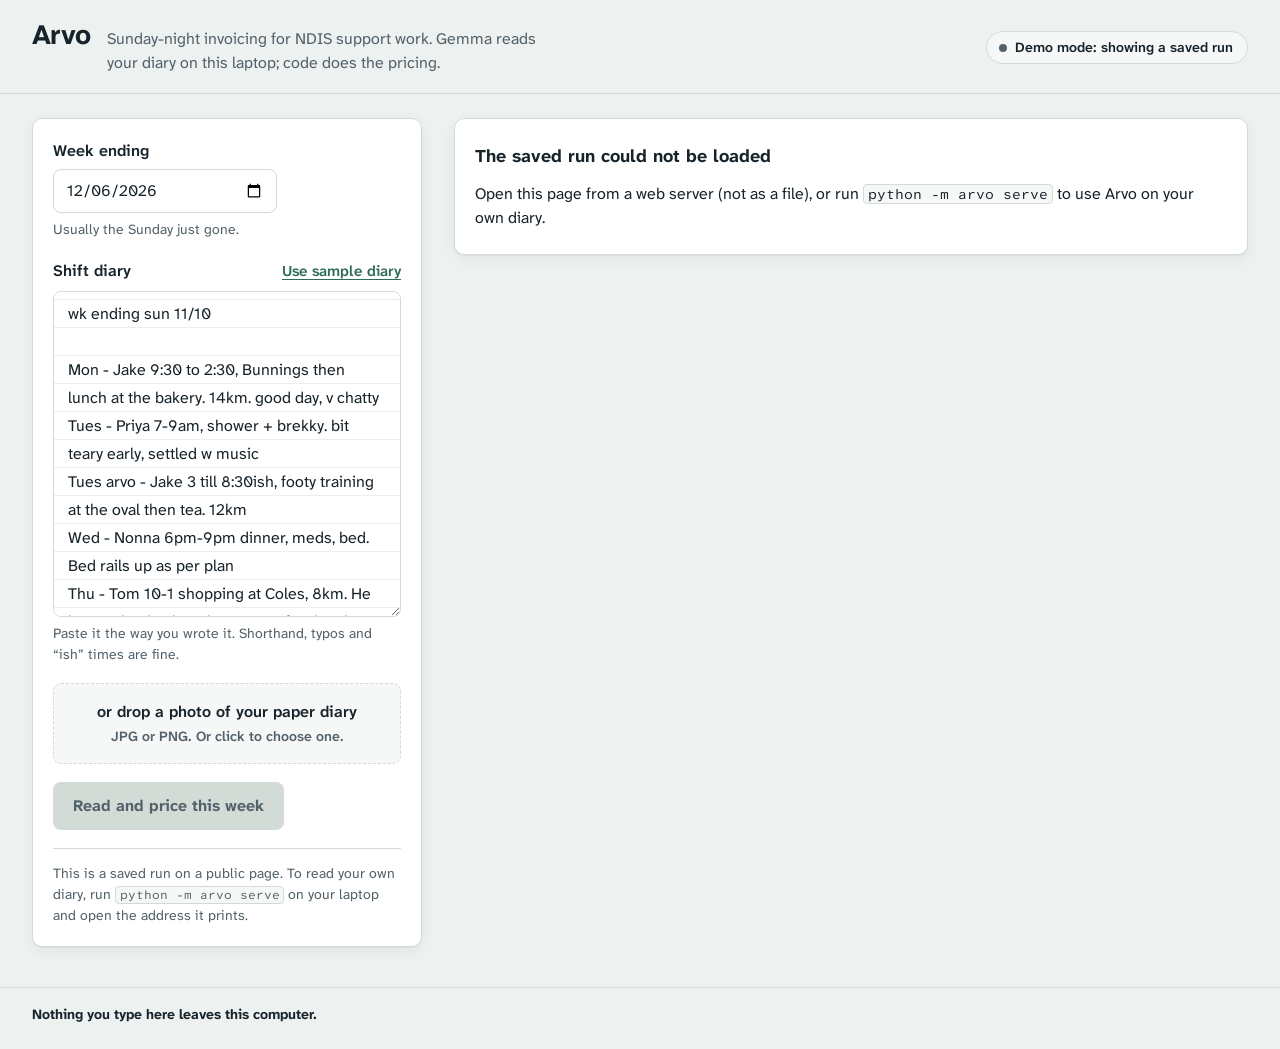
==== web/index.html @ 75bc1251 "LLM layer (extract, RP screen, pipeline, CLI) and local web UI + server" ====
<!doctype html>
<html lang="en-AU">
<head>
<meta charset="utf-8">
<meta name="viewport" content="width=device-width, initial-scale=1">
<meta name="color-scheme" content="light dark">
<meta name="description" content="Arvo turns an NDIS support worker's weekly shift diary into invoices, on the worker's own laptop.">
<title>Arvo: shift diary to NDIS invoices</title>
<script>
  // Hosted demo only: load the typeface from Google Fonts. The local app
  // (127.0.0.1) makes no requests beyond its own API and uses system fonts.
  (function () {
    if (/^(127\.0\.0\.1|localhost|\[::1\]|)$/.test(location.hostname)) return;
    var l = document.createElement('link');
    l.rel = 'stylesheet';
    l.href = 'https://fonts.googleapis.com/css2?family=Atkinson+Hyperlegible+Mono:wght@400;600&family=Atkinson+Hyperlegible+Next:wght@400;600;700&display=swap';
    document.head.appendChild(l);
  })();
</script>
<style>
:root {
  --bg: #EDF1EF;
  --surface: #FFFFFF;
  --surface-2: #F6F8F7;
  --ink: #17232A;
  --muted: #53616A;
  --line: #D3DBD7;
  --rule: rgba(47, 107, 90, 0.11);
  --accent: #2F6B5A;
  --accent-hover: #255647;
  --accent-ink: #FFFFFF;
  --accent-soft: #E1EEE8;
  --focus: #2457C5;
  --flag: #A3201B;
  --flag-bg: #FCEEEC;
  --flag-line: #EFC3BE;
  --hl: rgba(255, 99, 77, 0.30);
  --warn: #774800;
  --warn-bg: #FFF3D9;
  --warn-line: #EBCF93;
  --ok: #2C7A4E;
  --shadow: 0 1px 2px rgba(23, 35, 42, 0.06), 0 4px 16px rgba(23, 35, 42, 0.05);
  --font: "Atkinson Hyperlegible Next", -apple-system, BlinkMacSystemFont, "Segoe UI", Roboto, "Noto Sans", Ubuntu, Cantarell, "Helvetica Neue", Arial, sans-serif;
  --mono: "Atkinson Hyperlegible Mono", ui-monospace, "SFMono-Regular", Menlo, Consolas, "Liberation Mono", monospace;
  --radius: 10px;
}
@media (prefers-color-scheme: dark) {
  :root {
    --bg: #0F1417;
    --surface: #161D21;
    --surface-2: #1B2328;
    --ink: #E2E8E5;
    --muted: #9AA7A2;
    --line: #2B363C;
    --rule: rgba(134, 201, 177, 0.10);
    --accent: #86C9B1;
    --accent-hover: #A2D8C4;
    --accent-ink: #0B1A15;
    --accent-soft: #1C2D27;
    --focus: #8AB4FF;
    --flag: #FFA49A;
    --flag-bg: #251513;
    --flag-line: #5A2A25;
    --hl: rgba(255, 112, 92, 0.38);
    --warn: #F1C46B;
    --warn-bg: #251E10;
    --warn-line: #5C4620;
    --ok: #7FD1A0;
    --shadow: 0 1px 2px rgba(0, 0, 0, 0.3);
  }
}

*, *::before, *::after { box-sizing: border-box; }
[hidden] { display: none !important; }
html { -webkit-text-size-adjust: 100%; }
body {
  margin: 0;
  background: var(--bg);
  color: var(--ink);
  font: 400 1rem/1.5 var(--font);
  min-height: 100vh;
  display: flex;
  flex-direction: column;
}
h1, h2, h3, h4, p { margin: 0; }
button, input, textarea, select { font: inherit; color: inherit; }
:focus-visible { outline: 3px solid var(--focus); outline-offset: 2px; border-radius: 4px; }
.sr-only {
  position: absolute !important; width: 1px; height: 1px; padding: 0; margin: -1px;
  overflow: hidden; clip-path: inset(50%); white-space: nowrap; border: 0;
}
.mono { font-family: var(--mono); font-size: 0.9375em; }
.num { text-align: right; font-variant-numeric: tabular-nums; white-space: nowrap; }
.muted { color: var(--muted); }
.skip {
  position: absolute; left: 1rem; top: -3rem; z-index: 10;
  background: var(--surface); color: var(--ink); padding: 0.5rem 0.75rem; border-radius: 6px;
}
.skip:focus { top: 0.75rem; }

/* ---------- header */
.top {
  display: flex; flex-wrap: wrap; align-items: center; justify-content: space-between;
  gap: 0.75rem 1.5rem;
  max-width: 1280px; width: 100%; margin: 0 auto;
  padding: 1.25rem 2rem 1.125rem;
  border-bottom: 1px solid var(--line);
}
.brand { display: flex; flex-wrap: wrap; align-items: baseline; gap: 0.25rem 1rem; min-width: 0; }
.brand h1 { font-size: 1.75rem; font-weight: 700; letter-spacing: -0.02em; line-height: 1.1; }
.purpose { color: var(--muted); max-width: 46ch; }
.pill {
  display: inline-flex; align-items: center; gap: 0.5rem;
  padding: 0.3125rem 0.875rem 0.3125rem 0.75rem;
  border-radius: 999px; border: 1px solid var(--line); background: var(--surface);
  font-size: 0.875rem; font-weight: 600;
}
.pill .dot { width: 0.5rem; height: 0.5rem; border-radius: 50%; background: var(--muted); flex: none; }
.pill[data-state="ok"] .dot { background: var(--ok); }
.pill[data-state="warn"] { border-color: var(--warn-line); background: var(--warn-bg); color: var(--warn); }
.pill[data-state="warn"] .dot { background: var(--warn); }
.pill[data-state="demo"] { background: var(--surface-2); }
.pill[data-state="checking"] .dot { animation: pulse 1.2s ease-in-out infinite; }
@keyframes pulse { 50% { opacity: 0.25; } }

/* ---------- layout */
.desk {
  flex: 1;
  display: grid;
  grid-template-columns: minmax(300px, 390px) minmax(0, 1fr);
  gap: 2rem;
  align-items: start;
  max-width: 1280px; width: 100%; margin: 0 auto;
  padding: 1.5rem 2rem 2.5rem;
}
.input-panel { position: sticky; top: 1rem; }
.results { container: results / inline-size; min-width: 0; display: grid; gap: 1.25rem; }
.results:focus { outline: none; }
.results:focus-visible { outline: 3px solid var(--focus); outline-offset: 6px; }

/* ---------- form */
.card {
  background: var(--surface); border: 1px solid var(--line); border-radius: var(--radius);
  box-shadow: var(--shadow);
}
.input-card { padding: 1.25rem; display: grid; gap: 1.125rem; }
.field { display: grid; gap: 0.375rem; }
.field > label, .label-row label { font-weight: 600; }
.label-row { display: flex; align-items: baseline; justify-content: space-between; gap: 1rem; }
.hint { color: var(--muted); font-size: 0.875rem; }
input[type="date"] {
  width: 100%; max-width: 14rem;
  padding: 0.5rem 0.75rem; border: 1px solid var(--line); border-radius: 8px;
  background: var(--surface);
}
textarea {
  --lh: 1.75rem;
  width: 100%;
  min-height: calc(var(--lh) * 11 + 1rem);
  resize: vertical;
  padding: 0.5rem 0.875rem;
  border: 1px solid var(--line); border-radius: 8px;
  line-height: var(--lh);
  background-color: var(--surface);
  background-image: linear-gradient(to bottom, transparent calc(var(--lh) - 1px), var(--rule) calc(var(--lh) - 1px));
  background-size: 100% var(--lh);
  background-position: 0 0.5rem;
  background-attachment: local;
}
textarea::placeholder { color: var(--muted); opacity: 0.8; }
input[type="date"]:focus-visible, textarea:focus-visible { border-color: var(--focus); outline-offset: 0; }
.link-btn {
  background: none; border: 0; padding: 0.125rem 0; cursor: pointer;
  color: var(--accent); font-weight: 600; font-size: 0.9375rem;
  text-decoration: underline; text-underline-offset: 3px; text-decoration-thickness: 1px;
}
.link-btn:hover { text-decoration-thickness: 2px; }
.drop {
  display: grid; gap: 0.125rem; justify-items: center; text-align: center;
  padding: 1rem; border: 1.5px dashed var(--line); border-radius: 8px;
  background: var(--surface-2); cursor: pointer;
  transition: border-color 0.15s, background-color 0.15s;
}
.drop:hover, .drop.is-over { border-color: var(--accent); background: var(--accent-soft); }
.drop:focus-within { outline: 3px solid var(--focus); outline-offset: 2px; }
.drop-title { font-weight: 600; }
.drop-sub { color: var(--muted); font-size: 0.875rem; }
.photo-chosen {
  display: flex; align-items: center; gap: 0.875rem;
  padding: 0.625rem; border: 1px solid var(--line); border-radius: 8px; background: var(--surface-2);
}
.photo-chosen img { width: 56px; height: 56px; object-fit: cover; border-radius: 6px; flex: none; background: var(--line); }
.photo-chosen p { font-size: 0.875rem; overflow-wrap: anywhere; }
.run-row { display: flex; align-items: center; gap: 0.875rem; flex-wrap: wrap; }
.btn-primary {
  appearance: none; border: 0; cursor: pointer;
  background: var(--accent); color: var(--accent-ink);
  padding: 0.75rem 1.25rem; border-radius: 8px; font-weight: 700;
  min-height: 2.75rem;
}
.btn-primary:hover { background: var(--accent-hover); }
.btn-primary[aria-disabled="true"] { background: var(--line); color: var(--muted); cursor: not-allowed; }
.btn-primary[aria-busy="true"] { cursor: progress; }
.elapsed { font-family: var(--mono); color: var(--muted); font-variant-numeric: tabular-nums; }
.run-status { font-size: 0.875rem; color: var(--muted); min-height: 1.3em; }
.run-status:empty { display: none; }
.run-error {
  font-size: 0.9375rem; color: var(--flag); background: var(--flag-bg);
  border: 1px solid var(--flag-line); border-radius: 8px; padding: 0.625rem 0.75rem;
}
.note-box {
  font-size: 0.875rem; color: var(--muted);
  border-top: 1px solid var(--line); padding-top: 0.875rem;
}
.note-box.is-nudged { color: var(--ink); }
.note-box code, .run-status code, .empty code {
  font-family: var(--mono); font-size: 0.875em;
  background: var(--surface-2); border: 1px solid var(--line); border-radius: 4px; padding: 0 0.3em;
}

/* ---------- results shared */
.panel { padding: 1.25rem; }
.sec-head { display: grid; gap: 0.25rem; margin-bottom: 0.875rem; }
.sec-head h3 { font-size: 1.125rem; font-weight: 700; }
.sec-head p { color: var(--muted); font-size: 0.9375rem; }
.empty { padding: 1.5rem 1.25rem; display: grid; gap: 0.75rem; }
.empty h3 { font-size: 1.125rem; }
.empty ul { margin: 0; padding-left: 1.25rem; display: grid; gap: 0.375rem; color: var(--muted); }

.summary { padding: 1rem 1.25rem; display: grid; gap: 0.625rem; }
.summary-week { font-weight: 700; }
.summary-stats { list-style: none; margin: 0; padding: 0; display: flex; flex-wrap: wrap; gap: 0.375rem 1.5rem; }
.summary-stats li { display: flex; align-items: baseline; gap: 0.375rem; color: var(--muted); }
.summary-stats strong { color: var(--ink); font-size: 1.125rem; font-variant-numeric: tabular-nums; }
.summary-stats .is-flag strong { color: var(--flag); }
.placeholder-note {
  font-size: 0.875rem; color: var(--warn); background: var(--warn-bg);
  border: 1px solid var(--warn-line); border-radius: 6px; padding: 0.375rem 0.625rem;
}

/* ---------- flags (the red panel) */
.flags {
  background: var(--flag-bg); border: 1px solid var(--flag-line); border-left: 5px solid var(--flag);
  border-radius: var(--radius); padding: 1.25rem;
}
.flags .sec-head h3 { color: var(--flag); font-size: 1.25rem; }
.flags .sec-head p { color: var(--ink); }
.flag-list { list-style: none; margin: 0; padding: 0; display: grid; gap: 0.875rem; }
.flag {
  background: var(--surface); border: 1px solid var(--flag-line); border-radius: 8px;
  padding: 1rem 1.125rem; display: grid; gap: 0.625rem;
}
.flag[data-authorised="true"] { border-color: var(--line); }
.flag-top { display: flex; flex-wrap: wrap; align-items: center; justify-content: space-between; gap: 0.5rem 1rem; }
.flag-type { font-weight: 700; font-size: 1.0625rem; }
.chip {
  font-size: 0.8125rem; font-weight: 600; padding: 0.125rem 0.625rem; border-radius: 999px;
  border: 1px solid var(--line); color: var(--muted); white-space: nowrap;
}
.chip.is-no { border-color: var(--flag-line); color: var(--flag); background: var(--flag-bg); }
.flag-who { color: var(--muted); }
.flag-who strong { color: var(--ink); }
.flag-note {
  margin: 0; padding: 0.625rem 0.875rem;
  border-left: 3px solid var(--line); background: var(--surface-2); border-radius: 0 6px 6px 0;
  font-size: 1rem; line-height: 1.7; overflow-wrap: anywhere;
}
mark.evidence {
  color: inherit;
  background: linear-gradient(100deg, transparent 0.4em, var(--hl) 0.55em, var(--hl) calc(100% - 0.4em), transparent calc(100% - 0.2em)),
              linear-gradient(to bottom, transparent 62%, var(--hl) 62%);
  padding: 0.1em 0.25em; margin: 0 -0.1em;
  border-radius: 0.6em 0.2em 0.5em 0.25em;
  -webkit-box-decoration-break: clone; box-decoration-break: clone;
  font-weight: 600;
}
.flag-why { font-size: 0.9375rem; }
.flag-plan { font-size: 0.875rem; color: var(--muted); }
.flag-facts { margin: 0; display: flex; flex-wrap: wrap; gap: 0.5rem 1.75rem; font-size: 0.9375rem; }
.flag-facts div { display: grid; }
.flag-facts dt { font-size: 0.8125rem; color: var(--muted); }
.flag-facts dd { margin: 0; font-weight: 600; }
.flag-facts .is-deadline dd { color: var(--flag); }
.flag-foot {
  margin-top: 1rem; padding-top: 0.875rem; border-top: 1px solid var(--flag-line);
  font-size: 0.9375rem; font-weight: 600;
}
.flags-none { padding: 1rem 1.25rem; display: grid; gap: 0.25rem; }
.flags-none h3 { font-size: 1rem; }
.flags-none p { color: var(--muted); font-size: 0.9375rem; }

/* ---------- tables */
.table-wrap { overflow-x: auto; }
.tbl { width: 100%; border-collapse: collapse; font-size: 0.9375rem; }
.tbl th {
  text-align: left; font-size: 0.75rem; letter-spacing: 0.05em; text-transform: uppercase;
  color: var(--muted); font-weight: 600; padding: 0.5rem 0.625rem; border-bottom: 1px solid var(--line);
  white-space: nowrap;
}
.tbl th.num { text-align: right; }
.tbl td { padding: 0.625rem; border-bottom: 1px solid var(--line); vertical-align: top; }
.tbl tbody tr:last-child td { border-bottom: 0; }
.tbl tr.has-warn td:first-child { box-shadow: inset 3px 0 0 var(--warn); }
.who-unmatched { color: var(--warn); font-weight: 600; }
.c-date, .c-time { white-space: nowrap; }
.note-text { overflow-wrap: anywhere; }
.src { font-size: 0.8125rem; color: var(--muted); margin-top: 0.25rem; overflow-wrap: anywhere; }
.warn-inline {
  display: inline-block; margin-top: 0.375rem; font-size: 0.875rem;
  color: var(--warn); background: var(--warn-bg); border: 1px solid var(--warn-line);
  border-radius: 6px; padding: 0.0625rem 0.5rem;
}
.warn-inline b, .warn-list b { font-weight: 700; }
.warn-list {
  list-style: none; margin: 0 0 0.875rem; padding: 0.625rem 0.875rem; display: grid; gap: 0.25rem;
  color: var(--warn); background: var(--warn-bg); border: 1px solid var(--warn-line); border-radius: 8px;
  font-size: 0.9375rem;
}

/* ---------- invoices */
.inv-list { display: grid; gap: 1rem; }
.inv { border: 1px solid var(--line); border-radius: 8px; overflow: hidden; }
.inv-head {
  display: flex; flex-wrap: wrap; align-items: center; justify-content: space-between; gap: 0.75rem 1rem;
  padding: 0.75rem 0.875rem; background: var(--surface-2); border-bottom: 1px solid var(--line);
}
.inv-head h4 { font-size: 1.0625rem; }
.inv-meta { font-size: 0.875rem; color: var(--muted); }
.btn-secondary {
  appearance: none; cursor: pointer; font-weight: 600; font-size: 0.9375rem;
  background: var(--surface); color: var(--accent); border: 1.5px solid var(--accent);
  border-radius: 8px; padding: 0.4375rem 0.875rem; min-height: 2.5rem;
}
.btn-secondary:hover { background: var(--accent-soft); }
.inv .tbl td, .inv .tbl th { padding-left: 0.875rem; padding-right: 0.875rem; }
.item-no { display: block; font-family: var(--mono); font-size: 0.875rem; white-space: nowrap; }
.item-name { display: block; font-size: 0.8125rem; color: var(--muted); }
.why {
  appearance: none; background: none; cursor: pointer; white-space: nowrap;
  border: 1px solid var(--line); border-radius: 6px; padding: 0.125rem 0.5rem;
  font-size: 0.8125rem; color: var(--muted);
}
.why[aria-expanded="true"] { color: var(--ink); border-color: var(--muted); }
.rule-row td { background: var(--surface-2); font-size: 0.875rem; padding-top: 0.5rem; padding-bottom: 0.5rem; }
.rule-label { font-weight: 600; }
.inv tfoot th, .inv tfoot td { border-top: 1px solid var(--line); border-bottom: 0; padding-top: 0.625rem; padding-bottom: 0.625rem; }
.inv tfoot th { text-transform: none; letter-spacing: 0; font-size: 0.9375rem; color: var(--ink); text-align: right; }
.inv tfoot td { font-weight: 700; }
.grand {
  display: flex; justify-content: space-between; align-items: baseline; gap: 1rem;
  margin-top: 1rem; padding-top: 0.875rem; border-top: 2px solid var(--ink);
}
.grand strong { font-size: 1.25rem; }

/* tables become label/value stacks when the results column is narrow */
@container results (max-width: 620px) {
  .stack thead { position: absolute; width: 1px; height: 1px; overflow: hidden; clip-path: inset(50%); }
  .stack, .stack tbody, .stack tfoot, .stack tr, .stack td, .stack tfoot th { display: block; width: auto; }
  .stack tbody tr { padding: 0.625rem 0; border-bottom: 1px solid var(--line); }
  .stack tbody tr:last-child { border-bottom: 0; }
  .stack td { border: 0; padding: 0.1875rem 0; display: flex; justify-content: space-between; gap: 1rem; text-align: right; }
  .stack td::before { content: attr(data-label); color: var(--muted); font-size: 0.8125rem; text-align: left; flex: none; }
  .stack td.wide { display: block; text-align: left; }
  .stack td.wide::before { display: block; }
  .stack td.why-cell { justify-content: flex-end; }
  .stack td.why-cell::before { content: none; }
  .stack tr.has-warn { box-shadow: inset 3px 0 0 var(--warn); padding-left: 0.75rem; }
  .stack tr.has-warn td:first-child { box-shadow: none; }
  .stack tr.rule-row { padding: 0; }
  .stack tr.rule-row td { display: block; text-align: left; padding: 0.5rem 0.625rem; border-radius: 6px; }
  .stack tr.rule-row td::before { content: none; }
  .stack tfoot tr { display: flex; justify-content: space-between; border-top: 1px solid var(--line); }
  .stack tfoot th, .stack tfoot td { border: 0; }
  .inv .stack td, .inv .stack th { padding-left: 0.875rem; padding-right: 0.875rem; }
  .shifts-tbl.stack tbody tr { display: flex; flex-wrap: wrap; align-items: baseline; gap: 0.125rem 0.625rem; }
  .shifts-tbl.stack td { display: block; padding: 0; text-align: left; }
  .shifts-tbl.stack td::before { content: none; }
  .shifts-tbl.stack td.c-date { font-weight: 700; }
  .shifts-tbl.stack td.c-km::after { content: " km"; }
  .shifts-tbl.stack td.no-km { display: none; }
  .shifts-tbl.stack td.wide { flex-basis: 100%; margin-top: 0.25rem; }
  .inv-tbl.stack tbody tr:not(.rule-row) {
    display: grid; grid-template-columns: auto 1fr auto; gap: 0.25rem 0.625rem; align-items: baseline;
    grid-template-areas: "date time total" "item item item" "qty rate why"; padding: 0.75rem 0.875rem;
  }
  .inv .inv-tbl.stack tbody tr:not(.rule-row) td { display: block; padding: 0; text-align: left; }
  .inv-tbl.stack td::before { content: none; }
  .inv-tbl.stack td.c-date { grid-area: date; font-weight: 700; }
  .inv-tbl.stack td.c-time { grid-area: time; }
  .inv .inv-tbl.stack tbody td.c-total { grid-area: total; text-align: right; font-weight: 700; }
  .inv-tbl.stack td.wide { grid-area: item; }
  .inv-tbl.stack td.c-qty { grid-area: qty; }
  .inv-tbl.stack td.c-rate { grid-area: rate; color: var(--muted); }
  .inv-tbl.stack td.c-rate::before { content: "× "; }
  .inv-tbl.stack td.why-cell { grid-area: why; }
  .stack tfoot td.why-cell { display: none; }
}

/* ---------- footer */
.foot {
  border-top: 1px solid var(--line);
  max-width: 1280px; width: 100%; margin: 0 auto; padding: 1rem 2rem 1.5rem;
  display: flex; flex-wrap: wrap; gap: 0.25rem 1.5rem; justify-content: space-between;
  font-size: 0.875rem; color: var(--muted);
}
.foot strong { color: var(--ink); }
.run-meta { font-family: var(--mono); font-size: 0.8125rem; }

/* ---------- narrow screens */
@media (max-width: 900px) {
  .desk { grid-template-columns: minmax(0, 1fr); gap: 1.25rem; }
  .input-panel { position: static; }
}
@media (max-width: 560px) {
  .top { padding: 1rem 1rem 0.875rem; }
  .desk { padding: 1rem 1rem 2rem; }
  .foot { padding: 1rem; }
  .input-card, .panel, .flags { padding: 1rem; }
  .flag { padding: 0.875rem; }
  .btn-primary { width: 100%; }
  .run-row { gap: 0.5rem; }
}
@media (prefers-reduced-motion: reduce) {
  *, *::before, *::after { animation: none !important; transition: none !important; }
}
@media print {
  .input-panel, .skip, .pill, .inv-head button, .why { display: none !important; }
  .desk { display: block; }
  body { background: #fff; }
}
</style>
</head>
<body>
<a class="skip" href="#results">Skip to results</a>

<header class="top">
  <div class="brand">
    <h1>Arvo</h1>
    <p class="purpose">Sunday-night invoicing for NDIS support work. Gemma reads your diary on this laptop; code does the pricing.</p>
  </div>
  <p class="pill" id="status" data-state="checking" role="status">
    <span class="dot" aria-hidden="true"></span><span id="status-text">Looking for the local app…</span>
  </p>
</header>

<main class="desk">
  <section class="input-panel" aria-labelledby="input-h">
    <h2 id="input-h" class="sr-only">Your week</h2>
    <form id="run-form" class="card input-card" novalidate>
      <div class="field">
        <label for="week-ending">Week ending</label>
        <input type="date" id="week-ending" name="week_ending" required aria-describedby="week-hint">
        <p class="hint" id="week-hint">Usually the Sunday just gone.</p>
      </div>

      <div class="field">
        <div class="label-row">
          <label for="diary">Shift diary</label>
          <button type="button" class="link-btn" id="sample-btn">Use sample diary</button>
        </div>
        <textarea id="diary" name="diary_text" rows="11" spellcheck="false" aria-describedby="diary-hint"
          placeholder="Tues - Jake 3 till 8:30ish, Bunnings + footy, 12km"></textarea>
        <p class="hint" id="diary-hint">Paste it the way you wrote it. Shorthand, typos and “ish” times are fine.</p>
      </div>

      <div class="field">
        <label class="drop" id="drop" for="photo">
          <input type="file" id="photo" class="sr-only" accept="image/png,image/jpeg,image/webp,image/gif">
          <span class="drop-title">or drop a photo of your paper diary</span>
          <span class="drop-sub">JPG or PNG. Or click to choose one.</span>
        </label>
        <div class="photo-chosen" id="photo-chosen" hidden>
          <img id="photo-thumb" alt="">
          <div>
            <p id="photo-name"></p>
            <button type="button" class="link-btn" id="photo-remove">Remove photo</button>
          </div>
        </div>
      </div>

      <div class="run-row">
        <button type="submit" class="btn-primary" id="run-btn">Read and price this week</button>
        <span class="elapsed" id="elapsed" aria-hidden="true"></span>
      </div>
      <p class="run-status" id="run-status" role="status" aria-live="polite"></p>
      <p class="run-error" id="run-error" role="alert" hidden></p>
      <p class="note-box" id="setup-note" hidden></p>
    </form>
  </section>

  <section class="results" id="results" aria-labelledby="results-h" tabindex="-1">
    <h2 id="results-h" class="sr-only">Results</h2>

    <div class="card empty" id="empty">
      <h3>Nothing to check yet</h3>
      <p>Paste this week’s diary or add a photo, then press <strong>Read and price this week</strong>. You’ll get:</p>
      <ul>
        <li>notes to check before you invoice, with the exact sentence highlighted</li>
        <li>every shift as Gemma read it, so a wrong time is easy to spot</li>
        <li>invoice lines priced by code, ready to print per participant</li>
      </ul>
    </div>

    <div class="card summary" id="summary" hidden></div>
    <section id="flags" aria-labelledby="flags-h" hidden></section>
    <section class="card panel" id="shifts" aria-labelledby="shifts-h" hidden></section>
    <section class="card panel" id="invoices" aria-labelledby="invoices-h" hidden></section>
  </section>
</main>

<footer class="foot">
  <p><strong>Nothing you type here leaves this computer.</strong></p>
  <p class="run-meta" id="run-meta"></p>
</footer>

<noscript><p style="padding:1rem">Arvo needs JavaScript turned on. It runs only on this computer.</p></noscript>

<script>
(() => {
'use strict';

// ------------------------------------------------------------------ constants
const SAMPLE_WEEK = '2026-10-11';
const SAMPLE_DIARY = `wk ending sun 11/10

Mon - Jake 9:30 to 2:30, Bunnings then lunch at the bakery. 14km. good day, v chatty
Tues - Priya 7-9am, shower + brekky. bit teary early, settled w music
Tues arvo - Jake 3 till 8:30ish, footy training at the oval then tea. 12km
Wed - Nonna 6pm-9pm dinner, meds, bed. Bed rails up as per plan
Thu - Tom 10-1 shopping at Coles, 8km. He kept going back to the pantry after lunch. I locked the pantry so he'd stop snacking. Upset for 10 min then fine
Fri - nil (sick)
Sat - Jake 10 - 4 Melb Museum, train in so no km
Sun - Pri 8-11 brekky, shower, tidy up. Pri v anxious, score 5, gave PRN lorazepam 0.5 as per BSP, calm after 30 min
`;
const DEMO_TIP = 'Running a diary needs the local app. On your laptop: python -m arvo serve';
const RP_LABELS = {
  seclusion: 'Seclusion',
  chemical: 'Chemical restraint',
  mechanical: 'Mechanical restraint',
  physical: 'Physical restraint',
  environmental: 'Environmental restraint',
};
const TIMING_LABELS = { extract_s: 'read', pricing_s: 'priced', rp_s: 'flag check', total_s: 'total' };
const FLAG_FOOTER = 'Arvo flags, it does not decide. Talk to your provider or the NDIS Commission.';
const INVOICE_CSP = '<meta http-equiv="Content-Security-Policy" content="default-src \'none\'; style-src \'unsafe-inline\'; img-src data:">';

const state = {
  mode: 'checking',      // 'local' | 'demo'
  model: '',
  worker: null,
  people: new Map(),     // participant id -> roster entry
  order: [],             // roster order of participant ids
  image: null,           // { b64, name }
  thumbUrl: '',
  running: false,
  result: null,
  weekEnding: '',
};

// ------------------------------------------------------------------ DOM helpers
// Every piece of diary/model text goes in through textContent or text nodes. Never as markup.
const $ = (id) => document.getElementById(id);
function h(tag, props, ...kids) {
  const node = document.createElement(tag);
  if (props) {
    for (const [k, v] of Object.entries(props)) {
      if (v === null || v === undefined || v === false) continue;
      if (k === 'class') node.className = v;
      else if (k === 'text') node.textContent = String(v);
      else if (k.startsWith('on') && typeof v === 'function') node.addEventListener(k.slice(2), v);
      else node.setAttribute(k, v === true ? '' : String(v));
    }
  }
  for (const kid of kids.flat(Infinity)) {
    if (kid === null || kid === undefined || kid === false || kid === '') continue;
    node.append(kid instanceof Node ? kid : document.createTextNode(String(kid)));
  }
  return node;
}

// ------------------------------------------------------------------ formatting
const money = new Intl.NumberFormat('en-AU', { style: 'currency', currency: 'AUD' });
const fmtMoney = (x) => money.format(Number(x) || 0);
const toCents = (x) => Math.round((Number(x) || 0) * 100);
const pad = (n) => String(n).padStart(2, '0');
const isoDate = (d) => `${d.getFullYear()}-${pad(d.getMonth() + 1)}-${pad(d.getDate())}`;

function parseISO(s) {
  const m = /^(\d{4})-(\d{2})-(\d{2})(?:[T ](\d{2}):(\d{2}))?/.exec(String(s || ''));
  if (!m) return null;
  return new Date(+m[1], +m[2] - 1, +m[3], m[4] ? +m[4] : 0, m[5] ? +m[5] : 0);
}
function fmtDate(s, withYear) {
  const d = parseISO(s);
  if (!d) return String(s || '');
  const opts = { weekday: 'short', day: 'numeric', month: 'short' };
  if (withYear) opts.year = 'numeric';
  return d.toLocaleDateString('en-AU', opts);
}
function fmtDeadline(s) {
  const d = parseISO(s);
  if (!d) return String(s || '');
  let out = d.toLocaleDateString('en-AU', { weekday: 'long', day: 'numeric', month: 'long', year: 'numeric' });
  if (/[T ]\d{2}:\d{2}/.test(s)) out += ', ' + d.toLocaleTimeString('en-AU', { hour: 'numeric', minute: '2-digit' });
  return out;
}
function lastSunday(from) {
  const d = new Date(from.getFullYear(), from.getMonth(), from.getDate());
  d.setDate(d.getDate() - d.getDay());
  return isoDate(d);
}
function sundayOnOrAfter(iso) {
  const d = parseISO(iso);
  if (!d) return '';
  d.setDate(d.getDate() + ((7 - d.getDay()) % 7));
  return isoDate(d);
}
const personName = (id) => {
  const p = state.people.get(id);
  return p ? p.name : (id || 'Not matched to your roster');
};
const timeRange = (a, b) => (a && b ? `${a}–${b}` : '—');
function fmtQty(line) {
  const q = Number(line.quantity) || 0;
  return line.unit === 'km'
    ? `${q.toLocaleString('en-AU', { maximumFractionDigits: 1 })} km`
    : `${q.toFixed(2)} h`;
}
const byDateTime = (a, b) => `${a.date} ${a.start || '99'}`.localeCompare(`${b.date} ${b.start || '99'}`);
const plural = (n, one, many) => `${n} ${n === 1 ? one : many}`;

// ------------------------------------------------------------------ network
async function fetchJSON(url, { timeout = 4000, ...opts } = {}) {
  const ctl = new AbortController();
  const timer = setTimeout(() => ctl.abort(), timeout);
  try {
    const res = await fetch(url, { cache: 'no-store', ...opts, signal: ctl.signal });
    let data = null;
    try { data = await res.json(); } catch (_) { data = null; }
    if (!res.ok) {
      const err = new Error((data && data.error) || `The local app answered ${res.status}.`);
      err.status = res.status;
      throw err;
    }
    if (data === null || typeof data !== 'object') throw new Error(`${url} did not return JSON.`);
    return data;
  } finally {
    clearTimeout(timer);
  }
}
async function fetchText(url) {
  const res = await fetch(url, { cache: 'no-store' });
  if (!res.ok) throw new Error(String(res.status));
  return res.text();
}

// ------------------------------------------------------------------ status + messages
function setPill(kind, text) {
  $('status').dataset.state = kind;
  $('status-text').textContent = text;
}
function showError(msg) {
  const el = $('run-error');
  el.textContent = msg;
  el.hidden = false;
}
function clearError() {
  $('run-error').hidden = true;
  $('run-error').textContent = '';
}
function setNote(...parts) {
  const el = $('setup-note');
  el.replaceChildren(...parts.map((p) => (p instanceof Node ? p : document.createTextNode(p))));
  el.hidden = parts.length === 0;
}

function setRoster(r) {
  if (!r || typeof r !== 'object') return;
  state.worker = r.worker && typeof r.worker === 'object' ? r.worker : null;
  const ps = Array.isArray(r.participants) ? r.participants : [];
  state.people = new Map(ps.filter((p) => p && p.id).map((p) => [String(p.id), p]));
  state.order = [...state.people.keys()];
}

// ------------------------------------------------------------------ modes
async function enterLocal(health) {
  state.mode = 'local';
  state.model = String(health.model || 'gemma4:e4b');
  if (health.ollama_up === false) {
    setPill('warn', 'Local app running. Ollama is not running');
    setNote('Start Ollama, then press Read and price this week. Your diary still stays on this laptop.');
  } else if (health.model_available === false) {
    setPill('warn', `Running on your laptop: ${state.model} (not downloaded)`);
    setNote('Download the model once, then come back: ', h('code', null, `ollama pull ${state.model}`));
  } else {
    setPill('ok', `Running on your laptop: ${state.model}`);
  }
  try { setRoster(await fetchJSON('/api/roster')); } catch (_) { /* names fall back to ids */ }
}

async function enterDemo() {
  state.mode = 'demo';
  setPill('demo', 'Demo mode: showing a saved run');
  const btn = $('run-btn');
  btn.setAttribute('aria-disabled', 'true');
  btn.title = DEMO_TIP;
  setNote('This is a saved run on a public page. To read your own diary, run ',
    h('code', null, 'python -m arvo serve'), ' on your laptop and open the address it prints.');

  const [run, roster, diary] = await Promise.allSettled([
    fetchJSON('demo/run.json', { timeout: 8000 }),
    fetchJSON('demo/roster.json', { timeout: 8000 }),
    fetchText('demo/diary.txt'),
  ]);
  if (roster.status === 'fulfilled') setRoster(roster.value);
  $('diary').value = diary.status === 'fulfilled' && diary.value.trim() ? diary.value : SAMPLE_DIARY;
  if (run.status !== 'fulfilled') {
    $('empty').replaceChildren(
      h('h3', null, 'The saved run could not be loaded'),
      h('p', null, 'Open this page from a web server (not as a file), or run ',
        h('code', null, 'python -m arvo serve'), ' to use Arvo on your own diary.'));
    return;
  }
  const data = run.value;
  const shifts = Array.isArray(data.shifts) ? data.shifts : [];
  const we = typeof data.week_ending === 'string' && parseISO(data.week_ending)
    ? data.week_ending
    : sundayOnOrAfter(shifts.map((s) => s.date).filter(Boolean).sort().pop() || '');
  if (we) $('week-ending').value = we;
  state.weekEnding = we || $('week-ending').value;
  updateWeekHint();
  render(data);
}

// ------------------------------------------------------------------ input handling
function updateWeekHint() {
  const d = parseISO($('week-ending').value);
  const hint = $('week-hint');
  if (d && d.getDay() !== 0) {
    hint.textContent = `That’s a ${d.toLocaleDateString('en-AU', { weekday: 'long' })}. Weeks usually end on a Sunday.`;
  } else {
    hint.textContent = 'Usually the Sunday just gone.';
  }
}

async function imageToBase64(file) {
  // Phone photos are large. Shrink on this computer before sending to the local app.
  const MAX_SIDE = 2000;
  let blob = file;
  if (typeof createImageBitmap === 'function') {
    try {
      const bmp = await createImageBitmap(file);
      const scale = Math.min(1, MAX_SIDE / Math.max(bmp.width, bmp.height));
      if (scale < 1 || file.size > 3 * 1024 * 1024) {
        const c = document.createElement('canvas');
        c.width = Math.round(bmp.width * scale);
        c.height = Math.round(bmp.height * scale);
        c.getContext('2d').drawImage(bmp, 0, 0, c.width, c.height);
        blob = await new Promise((res, rej) => c.toBlob((b) => (b ? res(b) : rej(new Error('encode'))), 'image/jpeg', 0.9));
      }
      if (bmp.close) bmp.close();
    } catch (_) { /* send the original file */ }
  }
  const dataUrl = await new Promise((res, rej) => {
    const fr = new FileReader();
    fr.onload = () => res(String(fr.result));
    fr.onerror = () => rej(fr.error);
    fr.readAsDataURL(blob);
  });
  return dataUrl.slice(dataUrl.indexOf(',') + 1);
}

async function setPhoto(file) {
  clearError();
  if (!file) return;
  if (!/^image\/(png|jpe?g|webp|gif)$/i.test(file.type)) {
    showError('That file is not a JPG or PNG photo. Take a photo of the diary page and try again.');
    return;
  }
  try {
    const b64 = await imageToBase64(file);
    if (!b64 || b64.length > 9.5 * 1024 * 1024) throw new Error('size');
    state.image = { b64, name: file.name };
    if (state.thumbUrl) URL.revokeObjectURL(state.thumbUrl);
    state.thumbUrl = URL.createObjectURL(file);
    $('photo-thumb').src = state.thumbUrl;
    const kb = Math.round((b64.length * 3) / 4 / 1024);
    $('photo-name').textContent = `${file.name} · ${kb >= 1024 ? (kb / 1024).toFixed(1) + ' MB' : kb + ' KB'} · Arvo will read this photo`;
    $('photo-chosen').hidden = false;
    $('drop').hidden = true;
    $('photo-remove').focus();
  } catch (_) {
    showError('Arvo could not read that photo. Try a JPG or PNG under 7 MB.');
  }
}

function clearPhoto() {
  state.image = null;
  if (state.thumbUrl) URL.revokeObjectURL(state.thumbUrl);
  state.thumbUrl = '';
  $('photo-thumb').removeAttribute('src');
  $('photo').value = '';
  $('photo-chosen').hidden = true;
  $('drop').hidden = false;
  $('photo').focus();
}

// ------------------------------------------------------------------ running
let tick = null;
function startProgress() {
  state.running = true;
  const btn = $('run-btn');
  const t0 = performance.now();
  btn.setAttribute('aria-busy', 'true');
  btn.textContent = 'Reading your diary…';
  $('run-status').textContent = 'Gemma is reading your diary on this laptop. This usually takes 10 to 40 seconds.';
  const paint = () => {
    const s = Math.floor((performance.now() - t0) / 1000);
    $('elapsed').textContent = `${s} s`;
    if (s === 45) $('run-status').textContent = 'Still reading. Long weeks and photos take longer. Keep this tab open.';
  };
  paint();
  tick = setInterval(paint, 250);
}
function stopProgress() {
  state.running = false;
  clearInterval(tick);
  const btn = $('run-btn');
  btn.removeAttribute('aria-busy');
  btn.textContent = 'Read and price this week';
  $('elapsed').textContent = '';
}

async function onRun(ev) {
  ev.preventDefault();
  if (state.mode !== 'local') {
    const note = $('setup-note');
    note.classList.add('is-nudged');
    $('run-status').textContent = DEMO_TIP;
    return;
  }
  if (state.running) return;
  clearError();
  const weekEnding = $('week-ending').value;
  const diary = $('diary').value;
  if (!weekEnding) { showError('Choose the week-ending date first.'); $('week-ending').focus(); return; }
  if (!diary.trim() && !state.image) { showError('Paste your diary or add a photo first.'); $('diary').focus(); return; }

  const body = { diary_text: diary, week_ending: weekEnding };
  if (state.image) body.image_b64 = state.image.b64;
  startProgress();
  try {
    const data = await fetchJSON('/api/run', {
      method: 'POST',
      headers: { 'Content-Type': 'application/json' },
      body: JSON.stringify(body),
      timeout: 15 * 60 * 1000,
    });
    state.weekEnding = weekEnding;
    $('run-status').textContent = `Done. ${plural((data.shifts || []).length, 'shift', 'shifts')} read, ${plural((data.flags || []).length, 'note', 'notes')} to check.`;
    render(data);
    $('results').focus();
  } catch (e) {
    $('run-status').textContent = '';
    if (e.name === 'AbortError') showError('The run took too long and was stopped. Try a shorter diary or a clearer photo.');
    else if (e instanceof TypeError) showError('Arvo could not reach the local app. Is python -m arvo serve still running?');
    else showError(e.message || 'Something went wrong in the local app.');
  } finally {
    stopProgress();
  }
}

// ------------------------------------------------------------------ rendering
function sectionHead(id, title, sub) {
  return h('div', { class: 'sec-head' }, h('h3', { id }, title), sub ? h('p', null, sub) : null);
}

function render(data) {
  state.result = data;
  const shifts = Array.isArray(data.shifts) ? data.shifts : [];
  const lines = Array.isArray(data.lines) ? data.lines : [];
  const flags = Array.isArray(data.flags) ? data.flags : [];
  const warnings = Array.isArray(data.warnings) ? data.warnings : [];
  $('empty').hidden = true;
  renderSummary(data, shifts, lines, flags);
  renderFlags(flags, shifts);
  renderShifts(shifts, warnings);
  renderInvoices(lines);
  renderMeta(data);
}

function renderSummary(data, shifts, lines, flags) {
  const box = $('summary');
  const people = new Set(lines.map((l) => l.participant_id));
  const total = lines.reduce((a, l) => a + toCents(l.total), 0) / 100;
  const stat = (value, label, cls) => h('li', { class: cls || null }, h('strong', null, value), label);
  const we = state.weekEnding || $('week-ending').value;
  box.replaceChildren(
    h('p', { class: 'summary-week' }, we ? `Week ending ${fmtDate(we, true)}` : 'This week'),
    h('ul', { class: 'summary-stats' },
      stat(shifts.length, shifts.length === 1 ? 'shift' : 'shifts'),
      stat(people.size, people.size === 1 ? 'invoice' : 'invoices'),
      stat(fmtMoney(total), 'to invoice'),
      stat(flags.length, flags.length === 1 ? 'note to check' : 'notes to check', flags.length ? 'is-flag' : '')),
    data.placeholder
      ? h('p', { class: 'placeholder-note' }, 'Placeholder data: a hand-written sample, not a real model run. Rates are illustrative.')
      : null);
  box.hidden = false;
}

function findNote(flag, shifts) {
  const same = shifts.filter((s) => s.participant_id === flag.participant_id && s.date === flag.date);
  const q = String(flag.evidence_quote || '').toLowerCase();
  const hit = same.find((s) => q && String(s.note || '').toLowerCase().includes(q));
  return (hit || same[0] || {}).note || '';
}

function quoteWithEvidence(note, quote) {
  const bq = h('blockquote', { class: 'flag-note' });
  const text = String(note || '');
  const q = String(quote || '');
  const at = q ? text.toLowerCase().indexOf(q.toLowerCase()) : -1;
  if (at < 0) {
    bq.append(h('mark', { class: 'evidence' }, q || text));
    return bq;
  }
  bq.append(text.slice(0, at), h('mark', { class: 'evidence' }, text.slice(at, at + q.length)), text.slice(at + q.length));
  return bq;
}

function renderFlags(flags, shifts) {
  const sec = $('flags');
  sec.hidden = false;
  if (!flags.length) {
    sec.className = 'card flags-none';
    sec.replaceChildren(
      h('h3', { id: 'flags-h' }, 'No possible restrictive practices found'),
      h('p', null, 'Arvo checked every shift note. It can miss things, so read your notes the way you normally would.'));
    return;
  }
  sec.className = 'flags';
  const sorted = [...flags].sort((a, b) =>
    (a.authorised_in_bsp === b.authorised_in_bsp ? 0 : a.authorised_in_bsp ? 1 : -1) || byDateTime(a, b));
  const unauth = flags.filter((f) => !f.authorised_in_bsp).length;
  const sub = `${plural(flags.length, 'note describes', 'notes describe')} a possible restrictive practice` +
    (unauth ? `, ${unauth} not authorised in a behaviour support plan.` : '.') +
    ' Read each one before you send invoices.';
  const list = h('ul', { class: 'flag-list' });
  for (const f of sorted) {
    const authorised = !!f.authorised_in_bsp;
    const person = state.people.get(f.participant_id);
    const planText = authorised && person && Array.isArray(person.bsp_authorised) ? person.bsp_authorised.join('; ') : '';
    list.append(h('li', { class: 'flag', 'data-authorised': String(authorised) },
      h('div', { class: 'flag-top' },
        h('span', { class: 'flag-type' }, RP_LABELS[f.rp_type] || String(f.rp_type || 'Possible restrictive practice')),
        h('span', { class: authorised ? 'chip' : 'chip is-no' }, `Authorised in BSP: ${authorised ? 'Yes' : 'No'}`)),
      h('p', { class: 'flag-who' }, h('strong', null, personName(f.participant_id)), ` · ${fmtDate(f.date)}`),
      quoteWithEvidence(findNote(f, shifts), f.evidence_quote),
      f.explanation ? h('p', { class: 'flag-why' }, f.explanation) : null,
      planText ? h('p', { class: 'flag-plan' }, `Their plan says: “${planText}”`) : null,
      h('dl', { class: 'flag-facts' },
        h('div', { class: 'is-deadline' }, h('dt', null, 'Report by'), h('dd', null, f.report_by ? fmtDeadline(f.report_by) : 'No deadline worked out')),
        h('div', null, h('dt', null, 'Harm or injury mentioned'), h('dd', null, f.harm_mentioned ? 'Yes' : 'No')))));
  }
  sec.replaceChildren(
    sectionHead('flags-h', 'Check before you invoice', sub),
    list,
    h('p', { class: 'flag-foot' }, FLAG_FOOTER));
}

function renderShifts(shifts, warnings) {
  const sec = $('shifts');
  sec.hidden = false;
  const parts = [sectionHead('shifts-h', 'What Gemma read',
    'Read by the model from your diary. Check names, dates and times before you invoice.')];
  if (warnings.length) {
    parts.push(h('ul', { class: 'warn-list', 'aria-label': 'Things to check' },
      warnings.map((w) => h('li', null, h('b', null, 'Check: '), String(w)))));
  }
  if (!shifts.length) {
    parts.push(h('p', { class: 'muted' }, 'No shifts found. Check that the week-ending date matches the diary.'));
    sec.replaceChildren(...parts);
    return;
  }
  const tbody = h('tbody');
  for (const s of [...shifts].sort(byDateTime)) {
    const warns = Array.isArray(s.warnings) ? s.warnings : [];
    const matched = state.people.has(s.participant_id) || (!state.people.size && s.participant_id);
    tbody.append(h('tr', { class: warns.length ? 'has-warn' : null },
      h('td', { 'data-label': 'Date', class: 'c-date' }, fmtDate(s.date)),
      h('td', { 'data-label': 'Participant', class: 'c-who' },
        matched ? personName(s.participant_id) : h('span', { class: 'who-unmatched' }, s.participant_id ? `${s.participant_id} (not on roster)` : 'Not matched to your roster')),
      h('td', { 'data-label': 'Time', class: 'mono c-time' }, timeRange(s.start, s.end)),
      h('td', { 'data-label': 'km', class: Number(s.km) ? 'num c-km' : 'num c-km no-km' }, Number(s.km) ? String(s.km) : '—'),
      h('td', { 'data-label': 'From your diary', class: 'wide' },
        h('div', { class: 'note-text' }, s.note || '—'),
        s.source_quote ? h('div', { class: 'src' }, 'Times read from: ', h('span', { class: 'mono' }, `“${s.source_quote}”`)) : null,
        warns.map((w) => h('div', null, h('span', { class: 'warn-inline' }, h('b', null, 'Check: '), String(w)))))));
  }
  parts.push(h('div', { class: 'table-wrap' },
    h('table', { class: 'tbl stack shifts-tbl' },
      h('caption', { class: 'sr-only' }, 'Shifts as read by the model'),
      h('thead', null, h('tr', null,
        h('th', { scope: 'col' }, 'Date'), h('th', { scope: 'col' }, 'Participant'), h('th', { scope: 'col' }, 'Time'),
        h('th', { scope: 'col', class: 'num' }, 'km'), h('th', { scope: 'col' }, 'From your diary'))),
      tbody)));
  sec.replaceChildren(...parts);
}

function renderInvoices(lines) {
  const sec = $('invoices');
  sec.hidden = false;
  const parts = [sectionHead('invoices-h', 'Invoice lines',
    'Priced by code against the NDIS price limits. The model never picks a price or an item number.')];
  if (!lines.length) {
    parts.push(h('p', { class: 'muted' }, 'No invoice lines this week. Check the shifts above and the notes to check.'));
    sec.replaceChildren(...parts);
    return;
  }
  const groups = new Map();
  for (const l of lines) {
    const id = String(l.participant_id || '');
    if (!groups.has(id)) groups.set(id, []);
    groups.get(id).push(l);
  }
  const ids = [...state.order.filter((id) => groups.has(id)), ...[...groups.keys()].filter((id) => !state.order.includes(id))];
  const list = h('div', { class: 'inv-list' });
  let grand = 0;
  ids.forEach((id, gi) => {
    const rows = [...groups.get(id)].sort(byDateTime);
    const sub = rows.reduce((a, l) => a + toCents(l.total), 0);
    grand += sub;
    const p = state.people.get(id);
    const meta = p ? [p.ndis_number ? `NDIS ${p.ndis_number}` : '', p.plan_manager || ''].filter(Boolean).join(' · ') : '';
    const tbody = h('tbody');
    rows.forEach((l, ri) => {
      const ruleId = `rule-${gi}-${ri}`;
      const ruleRow = l.rule
        ? h('tr', { class: 'rule-row', id: ruleId, hidden: true },
            h('td', { colspan: '7' }, h('span', { class: 'rule-label' }, 'Why this price: '), String(l.rule)))
        : null;
      const why = l.rule
        ? h('button', { type: 'button', class: 'why', 'aria-expanded': 'false', 'aria-controls': ruleId, title: String(l.rule),
            onclick: (ev) => {
              const open = ev.currentTarget.getAttribute('aria-expanded') !== 'true';
              ev.currentTarget.setAttribute('aria-expanded', String(open));
              ruleRow.hidden = !open;
            } }, 'Why', h('span', { class: 'sr-only' }, ` this price, ${l.item_number} on ${fmtDate(l.date)}`))
        : null;
      tbody.append(h('tr', { title: l.rule ? String(l.rule) : null },
        h('td', { 'data-label': 'Date', class: 'c-date' }, fmtDate(l.date)),
        h('td', { 'data-label': 'Item', class: 'wide' },
          h('span', { class: 'item-no' }, l.item_number || '—'), h('span', { class: 'item-name' }, l.item_name || '')),
        h('td', { 'data-label': 'Time', class: 'mono c-time' }, l.unit === 'km' ? '—' : timeRange(l.start, l.end)),
        h('td', { 'data-label': 'Qty', class: 'num c-qty' }, fmtQty(l)),
        h('td', { 'data-label': 'Rate', class: 'num c-rate' }, fmtMoney(l.unit_price)),
        h('td', { 'data-label': 'Total', class: 'num c-total' }, fmtMoney(l.total)),
        h('td', { class: 'why-cell' }, why)));
      if (ruleRow) tbody.append(ruleRow);
    });
    list.append(h('article', { class: 'inv', 'aria-labelledby': `inv-${gi}` },
      h('header', { class: 'inv-head' },
        h('div', null, h('h4', { id: `inv-${gi}` }, personName(id)), meta ? h('p', { class: 'inv-meta' }, meta) : null),
        h('button', { type: 'button', class: 'btn-secondary', onclick: () => openInvoice(id) },
          'Print invoice', h('span', { class: 'sr-only' }, ` for ${personName(id)}`))),
      h('div', { class: 'table-wrap' },
        h('table', { class: 'tbl stack inv-tbl' },
          h('caption', { class: 'sr-only' }, `Invoice lines for ${personName(id)}`),
          h('thead', null, h('tr', null,
            h('th', { scope: 'col' }, 'Date'), h('th', { scope: 'col' }, 'Item'), h('th', { scope: 'col' }, 'Time'),
            h('th', { scope: 'col', class: 'num' }, 'Qty'), h('th', { scope: 'col', class: 'num' }, 'Rate'),
            h('th', { scope: 'col', class: 'num' }, 'Total'), h('th', { scope: 'col' }, h('span', { class: 'sr-only' }, 'Why this price')))),
          tbody,
          h('tfoot', null, h('tr', null,
            h('th', { scope: 'row', colspan: '5' }, 'Subtotal'),
            h('td', { class: 'num' }, fmtMoney(sub / 100)),
            h('td', { class: 'why-cell' })))))));
  });
  parts.push(list, h('p', { class: 'grand' },
    h('span', null, `Total across ${plural(ids.length, 'invoice', 'invoices')}`),
    h('strong', { class: 'num' }, fmtMoney(grand / 100))));
  sec.replaceChildren(...parts);
}

function renderMeta(data) {
  const t = data.timings && typeof data.timings === 'object' ? data.timings : {};
  const bits = [];
  if (data.model) bits.push(`Model ${data.model}`);
  for (const [k, label] of Object.entries(TIMING_LABELS)) {
    const v = Number(t[k]);
    if (Number.isFinite(v) && (k !== 'pricing_s' || v >= 0.05)) bits.push(`${label} ${v.toFixed(1)} s`);
  }
  if (state.mode === 'demo') bits.push(data.placeholder ? 'saved run (placeholder)' : 'saved run');
  $('run-meta').textContent = bits.join(' · ');
}

// ------------------------------------------------------------------ invoices
function lockDown(html) {
  // Server-made invoice HTML opens with scripts switched off.
  if (/<head[^>]*>/i.test(html)) return html.replace(/<head[^>]*>/i, (m) => m + INVOICE_CSP);
  if (/<html[^>]*>/i.test(html)) return html.replace(/<html[^>]*>/i, (m) => `${m}<head>${INVOICE_CSP}</head>`);
  return INVOICE_CSP + html;
}

const INVOICE_CSS = `
  body { font: 14px/1.45 -apple-system, BlinkMacSystemFont, "Segoe UI", Roboto, "Noto Sans", Arial, sans-serif; color: #111; margin: 2.5rem auto; max-width: 52rem; padding: 0 1.5rem; }
  h1 { font-size: 1.75rem; margin: 0 0 .25rem; } h2 { font-size: .8rem; text-transform: uppercase; letter-spacing: .06em; color: #555; margin: 0 0 .25rem; }
  p { margin: .1rem 0; } .top { display: flex; justify-content: space-between; gap: 2rem; margin-bottom: 1.75rem; }
  .from { text-align: right; } .to { margin-bottom: 1.5rem; }
  table { width: 100%; border-collapse: collapse; margin: 1rem 0; }
  th, td { text-align: left; padding: .45rem .5rem; border-bottom: 1px solid #ddd; vertical-align: top; }
  th { font-size: .75rem; text-transform: uppercase; letter-spacing: .05em; color: #555; }
  .num { text-align: right; font-variant-numeric: tabular-nums; white-space: nowrap; }
  .mono { font-family: ui-monospace, Menlo, Consolas, monospace; } .desc { color: #555; font-size: .85em; }
  tfoot td, tfoot th { border-bottom: 0; border-top: 2px solid #111; font-weight: 700; font-size: 1rem; color: #111; }
  .small { color: #666; font-size: .8rem; margin-top: 2rem; }
  @media print { body { margin: 0 auto; } }
`;

function buildInvoiceHTML(id) {
  const lines = (state.result && Array.isArray(state.result.lines) ? state.result.lines : [])
    .filter((l) => String(l.participant_id || '') === id).sort(byDateTime);
  const p = state.people.get(id) || { name: personName(id) };
  const w = state.worker || {};
  const we = state.weekEnding || $('week-ending').value;
  const no = `ARVO-${String(we || '').replace(/-/g, '')}-${String(id || 'UNMATCHED').toUpperCase()}`;
  const total = lines.reduce((a, l) => a + toCents(l.total), 0) / 100;
  const doc = document.implementation.createHTMLDocument(`Invoice ${no} · ${p.name}`);
  doc.head.prepend(h('meta', { charset: 'utf-8' }));
  doc.head.append(h('style', { text: INVOICE_CSS }));
  doc.body.append(
    h('div', { class: 'top' },
      h('div', null,
        h('h1', null, 'Invoice'),
        h('p', null, `Invoice no. ${no}`),
        h('p', null, `Date ${fmtDate(isoDate(new Date()), true)}`),
        we ? h('p', null, `Supports for the week ending ${fmtDate(we, true)}`) : null),
      h('div', { class: 'from' },
        h('p', null, h('strong', null, w.name || 'Support worker')),
        w.abn ? h('p', null, `ABN ${w.abn}`) : null,
        w.email ? h('p', null, w.email) : null,
        w.phone ? h('p', null, w.phone) : null)),
    h('div', { class: 'to' },
      h('h2', null, 'Bill to'),
      h('p', null, h('strong', null, p.name)),
      p.ndis_number ? h('p', null, `NDIS number ${p.ndis_number}`) : null,
      p.plan_manager ? h('p', null, `Plan manager: ${p.plan_manager}`) : null),
    h('table', null,
      h('thead', null, h('tr', null,
        h('th', null, 'Date'), h('th', null, 'Support item'), h('th', null, 'Time'),
        h('th', { class: 'num' }, 'Qty'), h('th', { class: 'num' }, 'Rate'), h('th', { class: 'num' }, 'Total'))),
      h('tbody', null, lines.map((l) => h('tr', null,
        h('td', null, fmtDate(l.date, true)),
        h('td', null, h('span', { class: 'mono' }, l.item_number || ''), h('div', { class: 'desc' }, l.item_name || '')),
        h('td', { class: 'mono' }, l.unit === 'km' ? '' : timeRange(l.start, l.end)),
        h('td', { class: 'num' }, fmtQty(l)),
        h('td', { class: 'num' }, fmtMoney(l.unit_price)),
        h('td', { class: 'num' }, fmtMoney(l.total))))),
      h('tfoot', null, h('tr', null, h('th', { colspan: '5' }, 'Total (GST-free)'), h('td', { class: 'num' }, fmtMoney(total))))),
    w.bank ? h('p', null, `Payment: ${w.bank}`) : null,
    h('p', { class: 'small' }, 'GST-free NDIS supports. Prepared with Arvo on the support worker’s own computer.'));
  return '<!doctype html>\n' + doc.documentElement.outerHTML;
}

function openInvoice(id) {
  clearError();
  const server = state.result && state.result.invoices_html ? state.result.invoices_html[id] : null;
  const html = typeof server === 'string' && server.trim() ? lockDown(server) : buildInvoiceHTML(id);
  const url = URL.createObjectURL(new Blob([html], { type: 'text/html;charset=utf-8' }));
  const win = window.open(url, '_blank');
  if (!win) {
    URL.revokeObjectURL(url);
    showError('Your browser blocked the invoice window. Allow pop-ups for this page, then press Print invoice again.');
    return;
  }
  let tries = 0;
  const wait = setInterval(() => {
    tries += 1;
    try {
      if (win.closed || tries > 60) { clearInterval(wait); return; }
      if (win.location.href === url && win.document.readyState === 'complete') {
        clearInterval(wait);
        win.focus();
        win.print();
      }
    } catch (_) { clearInterval(wait); }
  }, 100);
  setTimeout(() => URL.revokeObjectURL(url), 5 * 60 * 1000);
}

// ------------------------------------------------------------------ wiring
function wire() {
  $('week-ending').value = lastSunday(new Date());
  $('week-ending').addEventListener('change', updateWeekHint);
  $('sample-btn').addEventListener('click', () => {
    $('diary').value = SAMPLE_DIARY;
    $('week-ending').value = SAMPLE_WEEK;
    updateWeekHint();
    $('diary').focus();
    $('diary').setSelectionRange(0, 0);
    $('diary').scrollTop = 0;
  });
  $('run-form').addEventListener('submit', onRun);
  $('photo').addEventListener('change', (e) => setPhoto(e.target.files && e.target.files[0]));
  $('photo-remove').addEventListener('click', clearPhoto);

  const drop = $('drop');
  ['dragenter', 'dragover'].forEach((t) => drop.addEventListener(t, (e) => { e.preventDefault(); drop.classList.add('is-over'); }));
  ['dragleave', 'dragend'].forEach((t) => drop.addEventListener(t, () => drop.classList.remove('is-over')));
  drop.addEventListener('drop', (e) => {
    e.preventDefault();
    drop.classList.remove('is-over');
    setPhoto(e.dataTransfer && e.dataTransfer.files && e.dataTransfer.files[0]);
  });
  // A photo dropped just outside the box should not navigate away from the page.
  window.addEventListener('dragover', (e) => e.preventDefault());
  window.addEventListener('drop', (e) => e.preventDefault());
}

async function init() {
  wire();
  updateWeekHint();
  let health = null;
  try { health = await fetchJSON('/api/health', { timeout: 2500 }); } catch (_) { health = null; }
  if (health && health.ok) await enterLocal(health);
  else await enterDemo();
}

init();
})();
</script>
</body>
</html>
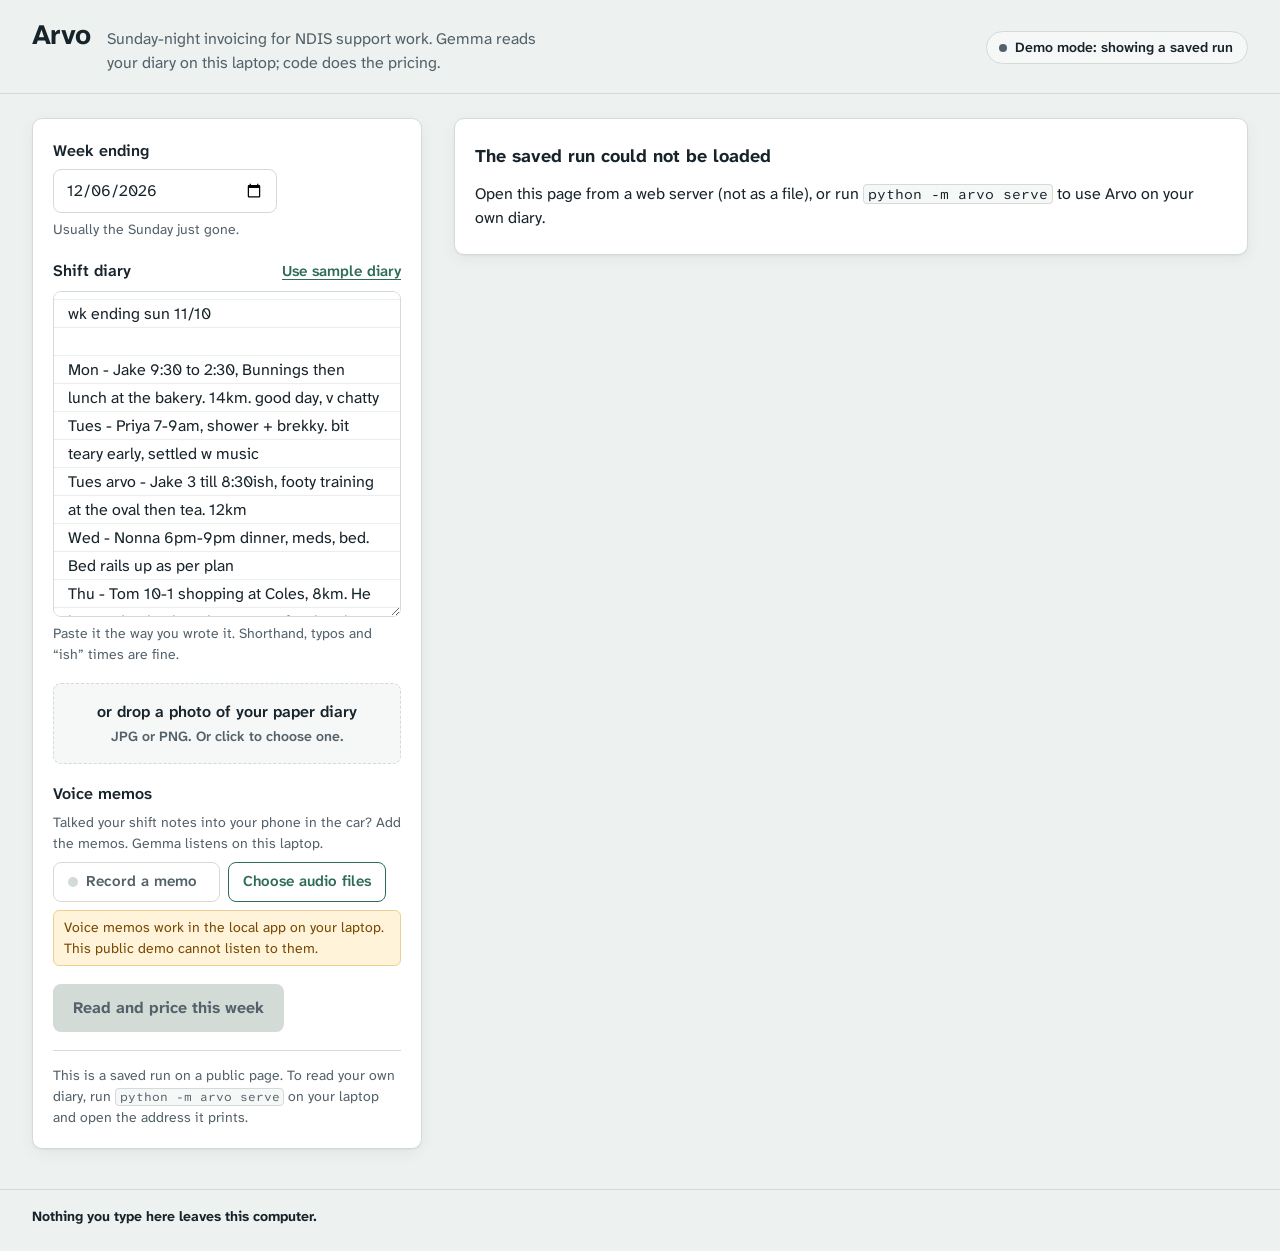
==== commit 0f48ab50: "UI: voice memos (record + upload), What Gemma heard" ====
--- a/web/index.html
+++ b/web/index.html
@@ -218,6 +218,37 @@
   background: var(--surface-2); border: 1px solid var(--line); border-radius: 4px; padding: 0 0.3em;
 }
 
+.voice { border: 0; padding: 0; margin: 0; min-width: 0; display: grid; gap: 0.5rem; }
+.voice legend { font-weight: 600; padding: 0; margin-bottom: 0.375rem; }
+.voice-actions { display: flex; flex-wrap: wrap; gap: 0.5rem; }
+.file-btn { display: inline-flex; align-items: center; }
+.file-btn:focus-within { outline: 3px solid var(--focus); outline-offset: 2px; }
+.btn-secondary[aria-disabled="true"] { color: var(--muted); border-color: var(--line); cursor: not-allowed; background: var(--surface); }
+.rec-btn { display: inline-flex; align-items: center; gap: 0.5rem; }
+.rec-dot { width: 0.625rem; height: 0.625rem; border-radius: 50%; background: var(--flag); flex: none; }
+.rec-btn[aria-disabled="true"] .rec-dot { background: var(--line); }
+.rec-btn.is-recording { background: var(--flag); border-color: var(--flag); color: var(--surface); }
+.rec-btn.is-recording .rec-dot { background: var(--surface); animation: pulse 1s ease-in-out infinite; }
+.rec-time { font-family: var(--mono); font-variant-numeric: tabular-nums; }
+.voice-status { font-size: 0.875rem; color: var(--muted); }
+.voice-status:empty { display: none; }
+.voice-note {
+  font-size: 0.875rem; color: var(--warn); background: var(--warn-bg);
+  border: 1px solid var(--warn-line); border-radius: 6px; padding: 0.375rem 0.625rem;
+}
+.memo-list { list-style: none; margin: 0; padding: 0; display: grid; gap: 0.5rem; }
+.memo {
+  display: grid; grid-template-columns: minmax(0, 1fr) auto; align-items: baseline; gap: 0.375rem 0.75rem;
+  padding: 0.625rem 0.75rem; border: 1px solid var(--line); border-radius: 8px; background: var(--surface-2);
+}
+.memo-name { font-weight: 600; font-size: 0.9375rem; overflow-wrap: anywhere; }
+.memo-len { font-family: var(--mono); font-size: 0.8125rem; color: var(--muted); white-space: nowrap; }
+.memo-row { grid-column: 1 / -1; display: flex; flex-wrap: wrap; align-items: center; gap: 0.375rem 0.75rem; font-size: 0.875rem; }
+.memo-row label { color: var(--muted); }
+.memo-row input[type="date"] { width: auto; max-width: 11.5rem; padding: 0.25rem 0.5rem; }
+.memo-row .link-btn { margin-left: auto; font-size: 0.875rem; }
+.memo-warn { grid-column: 1 / -1; font-size: 0.8125rem; color: var(--warn); }
+
 /* ---------- results shared */
 .panel { padding: 1.25rem; }
 .sec-head { display: grid; gap: 0.25rem; margin-bottom: 0.875rem; }
@@ -311,6 +342,18 @@
   border-radius: 6px; padding: 0.0625rem 0.5rem;
 }
 .warn-inline b, .warn-list b { font-weight: 700; }
+.heard {
+  margin: 0 0 0.875rem; border: 1px solid var(--line); border-radius: 8px; background: var(--surface-2);
+}
+.heard summary { cursor: pointer; padding: 0.625rem 0.875rem; font-weight: 700; }
+.heard summary span { font-weight: 400; color: var(--muted); }
+.heard-body { padding: 0 0.875rem 0.875rem; display: grid; gap: 0.625rem; }
+.heard-list { margin: 0; padding: 0; list-style: none; display: grid; gap: 0.625rem; }
+.heard-meta { font-size: 0.8125rem; color: var(--muted); }
+.heard-text {
+  margin: 0.125rem 0 0; padding: 0.5rem 0.75rem; border-left: 3px solid var(--accent);
+  background: var(--surface); border-radius: 0 6px 6px 0; overflow-wrap: anywhere;
+}
 .warn-list {
   list-style: none; margin: 0 0 0.875rem; padding: 0.625rem 0.875rem; display: grid; gap: 0.25rem;
   color: var(--warn); background: var(--warn-bg); border: 1px solid var(--warn-line); border-radius: 8px;
@@ -478,6 +521,22 @@
         </div>
       </div>
 
+      <fieldset class="voice" id="voice" aria-describedby="voice-hint">
+        <legend>Voice memos</legend>
+        <p class="hint" id="voice-hint">Talked your shift notes into your phone in the car? Add the memos. Gemma listens on this laptop.</p>
+        <div class="voice-actions">
+          <button type="button" class="btn-secondary rec-btn" id="rec-btn">
+            <span class="rec-dot" aria-hidden="true"></span><span id="rec-label">Record a memo</span><span class="rec-time" id="rec-time" aria-hidden="true"></span>
+          </button>
+          <label class="btn-secondary file-btn" for="audio-files">Choose audio files
+            <input type="file" id="audio-files" class="sr-only" multiple accept="audio/*,.m4a,.mp3,.wav,.ogg,.opus,.webm,.aac,.flac,.amr,.3gp,.caf">
+          </label>
+        </div>
+        <p class="voice-status" id="rec-status" role="status" aria-live="polite"></p>
+        <p class="voice-note" id="voice-note" hidden></p>
+        <ol class="memo-list" id="memo-list" aria-label="Voice memos to send" hidden></ol>
+      </fieldset>
+
       <div class="run-row">
         <button type="submit" class="btn-primary" id="run-btn">Read and price this week</button>
         <span class="elapsed" id="elapsed" aria-hidden="true"></span>
@@ -493,7 +552,7 @@
 
     <div class="card empty" id="empty">
       <h3>Nothing to check yet</h3>
-      <p>Paste this week’s diary or add a photo, then press <strong>Read and price this week</strong>. You’ll get:</p>
+      <p>Paste this week’s diary, add a photo or add voice memos, then press <strong>Read and price this week</strong>. You’ll get:</p>
       <ul>
         <li>notes to check before you invoice, with the exact sentence highlighted</li>
         <li>every shift as Gemma read it, so a wrong time is easy to spot</li>
@@ -540,7 +599,18 @@
   physical: 'Physical restraint',
   environmental: 'Environmental restraint',
 };
-const TIMING_LABELS = { extract_s: 'read', pricing_s: 'priced', rp_s: 'flag check', total_s: 'total' };
+const TIMING_LABELS = { transcribe_s: 'listened', extract_s: 'read', pricing_s: 'priced', rp_s: 'flag check', total_s: 'total' };
+const MAX_MEMO_S = 5 * 60;
+const MAX_SEND_CHARS = 25 * 1024 * 1024 - 64 * 1024;
+const AUDIO_NAME = /\.(m4a|mp3|wav|ogg|oga|opus|webm|aac|flac|amr|3gp|caf)$/i;
+const MIC_MESSAGES = {
+  demo: 'Voice memos work in the local app on your laptop. This public demo cannot listen to them.',
+  insecure: 'This browser only allows the microphone on a secure page. Open Arvo at http://127.0.0.1:8765, or choose a recorded file.',
+  unsupported: 'This browser cannot record here. Record the memo on your phone and choose the file instead.',
+  denied: 'Microphone access is blocked. Allow the microphone for this page in your browser settings, or choose a recorded file.',
+  nomic: 'No microphone found. Plug one in, or choose a recorded file.',
+  failed: 'Recording could not start. Choose a recorded file instead.',
+};
 const FLAG_FOOTER = 'Arvo flags, it does not decide. Talk to your provider or the NDIS Commission.';
 const INVOICE_CSP = '<meta http-equiv="Content-Security-Policy" content="default-src \'none\'; style-src \'unsafe-inline\'; img-src data:">';
 
@@ -551,6 +621,10 @@
   people: new Map(),     // participant id -> roster entry
   order: [],             // roster order of participant ids
   image: null,           // { b64, name }
+  memos: [],             // { id, blob, name, duration, source, date, els }
+  memoSeq: 0,
+  lastMemoDate: '',      // the last date the worker picked for a memo
+  rec: null,             // { recorder, stream, t0, timer } while recording
   thumbUrl: '',
   running: false,
   result: null,
@@ -696,6 +770,8 @@
     setPill('ok', `Running on your laptop: ${state.model}`);
   }
   try { setRoster(await fetchJSON('/api/roster')); } catch (_) { /* names fall back to ids */ }
+  const mic = micSupport();
+  if (mic !== 'ok') disableRecording(mic);
 }
 
 async function enterDemo() {
@@ -704,6 +780,7 @@
   const btn = $('run-btn');
   btn.setAttribute('aria-disabled', 'true');
   btn.title = DEMO_TIP;
+  disableRecording('demo');
   setNote('This is a saved run on a public page. To read your own diary, run ',
     h('code', null, 'python -m arvo serve'), ' on your laptop and open the address it prints.');
 
@@ -761,13 +838,16 @@
       if (bmp.close) bmp.close();
     } catch (_) { /* send the original file */ }
   }
-  const dataUrl = await new Promise((res, rej) => {
+  return blobToBase64(blob);
+}
+
+function blobToBase64(blob) {
+  return new Promise((res, rej) => {
     const fr = new FileReader();
-    fr.onload = () => res(String(fr.result));
+    fr.onload = () => { const s = String(fr.result); res(s.slice(s.indexOf(',') + 1)); };
     fr.onerror = () => rej(fr.error);
     fr.readAsDataURL(blob);
   });
-  return dataUrl.slice(dataUrl.indexOf(',') + 1);
 }
 
 async function setPhoto(file) {
@@ -805,15 +885,184 @@
   $('photo').focus();
 }
 
+// ------------------------------------------------------------------ voice memos
+function fmtDuration(secs) {
+  if (secs === null || secs === undefined) return 'measuring…';
+  if (!Number.isFinite(secs)) return 'length unknown';
+  const s = Math.max(0, Math.round(secs));
+  return `${Math.floor(s / 60)}:${pad(s % 60)}`;
+}
+function micSupport() {
+  if (state.mode === 'demo') return 'demo';
+  if (!window.isSecureContext) return 'insecure';
+  if (!navigator.mediaDevices || typeof navigator.mediaDevices.getUserMedia !== 'function' ||
+      typeof MediaRecorder === 'undefined') return 'unsupported';
+  return 'ok';
+}
+function setVoiceNote(key) {
+  const el = $('voice-note');
+  el.textContent = key ? MIC_MESSAGES[key] : '';
+  el.hidden = !key;
+}
+function disableRecording(key) {
+  const btn = $('rec-btn');
+  btn.setAttribute('aria-disabled', 'true');
+  btn.title = MIC_MESSAGES[key];
+  setVoiceNote(key);
+}
+function weekStart(we) {
+  const d = parseISO(we);
+  if (!d) return '';
+  d.setDate(d.getDate() - 6);
+  return isoDate(d);
+}
+function memoDefaultDate(name) {
+  const m = /(?:^|\D)(20\d\d)[-_.]?(0[1-9]|1[0-2])[-_.]?(0[1-9]|[12]\d|3[01])(?!\d)/.exec(name || '');
+  if (m) return `${m[1]}-${m[2]}-${m[3]}`;
+  return state.lastMemoDate || isoDate(new Date());
+}
+
+function addMemo(blob, name, duration, source) {
+  const memo = { id: ++state.memoSeq, blob, name, duration, source, date: memoDefaultDate(source === 'file' ? name : ''), els: null };
+  state.memos.push(memo);
+  renderMemos();
+  if (duration === null) probeDuration(memo);
+}
+function addAudioFile(file) {
+  if (!file) return;
+  if (!/^audio\//.test(file.type) && !AUDIO_NAME.test(file.name)) {
+    showError(`${file.name} is not an audio file. Choose a voice memo (m4a, mp3, wav, ogg or webm).`);
+    return;
+  }
+  clearError();
+  addMemo(file, file.name, null, 'file');
+}
+function probeDuration(memo) {
+  const url = URL.createObjectURL(memo.blob);
+  const audio = new Audio();
+  audio.preload = 'metadata';
+  const done = (d) => {
+    URL.revokeObjectURL(url);
+    memo.duration = Number.isFinite(d) && d > 0 ? d : NaN;
+    if (memo.els) memo.els.len.textContent = fmtDuration(memo.duration);
+  };
+  audio.addEventListener('loadedmetadata', () => done(audio.duration), { once: true });
+  audio.addEventListener('error', () => done(NaN), { once: true });
+  audio.src = url;
+}
+function removeMemo(id) {
+  const i = state.memos.findIndex((m) => m.id === id);
+  if (i < 0) return;
+  state.memos.splice(i, 1);
+  renderMemos();
+  const next = state.memos[Math.min(i, state.memos.length - 1)];
+  if (next && next.els) next.els.remove.focus();
+  else $('rec-btn').focus();
+}
+function memoOutside(m) {
+  const we = $('week-ending').value;
+  return !!(m.date && we && (m.date > we || m.date < weekStart(we)));
+}
+function updateMemoWarnings() {
+  const we = $('week-ending').value;
+  for (const m of state.memos) {
+    if (!m.els) continue;
+    const out = memoOutside(m);
+    m.els.warn.hidden = !out;
+    m.els.warn.textContent = out ? `Not in the week ending ${fmtDate(we)}. Check the date.` : '';
+  }
+}
+function renderMemos() {
+  const list = $('memo-list');
+  list.replaceChildren(...state.memos.map((m, i) => {
+    const dateId = `memo-date-${m.id}`;
+    const len = h('span', { class: 'memo-len' }, fmtDuration(m.duration));
+    const warn = h('p', { class: 'memo-warn', hidden: true });
+    const remove = h('button', { type: 'button', class: 'link-btn', onclick: () => removeMemo(m.id) },
+      'Remove', h('span', { class: 'sr-only' }, ` ${m.name}`));
+    const input = h('input', { type: 'date', id: dateId, value: m.date || null,
+      onchange: (e) => { m.date = e.target.value; if (m.date) state.lastMemoDate = m.date; updateMemoWarnings(); } });
+    m.els = { len, warn, remove };
+    return h('li', { class: 'memo' },
+      h('span', { class: 'memo-name' }, `${i + 1}. ${m.name}`),
+      len,
+      h('div', { class: 'memo-row' }, h('label', { for: dateId }, 'Recorded on'), input, remove),
+      warn);
+  }));
+  list.hidden = !state.memos.length;
+  updateMemoWarnings();
+}
+
+function paintRecButton() {
+  const on = !!state.rec;
+  $('rec-btn').classList.toggle('is-recording', on);
+  $('rec-label').textContent = on ? 'Stop recording' : 'Record a memo';
+  $('rec-time').textContent = on ? fmtDuration(0) : '';
+}
+function stopRecording() {
+  if (state.rec && state.rec.recorder.state !== 'inactive') state.rec.recorder.stop();
+}
+async function toggleRecording() {
+  if (state.rec) { stopRecording(); return; }
+  const support = micSupport();
+  if (support !== 'ok') { setVoiceNote(support); return; }
+  setVoiceNote('');
+  let stream;
+  try {
+    stream = await navigator.mediaDevices.getUserMedia({ audio: true });
+  } catch (e) {
+    const name = e && e.name;
+    setVoiceNote(name === 'NotAllowedError' || name === 'SecurityError' ? 'denied'
+      : name === 'NotFoundError' || name === 'OverconstrainedError' ? 'nomic' : 'failed');
+    return;
+  }
+  let recorder;
+  try {
+    recorder = new MediaRecorder(stream);
+  } catch (_) {
+    stream.getTracks().forEach((t) => t.stop());
+    setVoiceNote('failed');
+    return;
+  }
+  const chunks = [];
+  const t0 = performance.now();
+  recorder.addEventListener('dataavailable', (e) => { if (e.data && e.data.size) chunks.push(e.data); });
+  recorder.addEventListener('stop', () => {
+    stream.getTracks().forEach((t) => t.stop());
+    const secs = (performance.now() - t0) / 1000;
+    if (state.rec) clearInterval(state.rec.timer);
+    state.rec = null;
+    paintRecButton();
+    const blob = new Blob(chunks, { type: recorder.mimeType || 'audio/webm' });
+    if (!blob.size) { $('rec-status').textContent = 'Nothing was recorded. Try again.'; return; }
+    const n = state.memos.filter((m) => m.source === 'recorded').length + 1;
+    addMemo(blob, `Recorded memo ${n}`, secs, 'recorded');
+    $('rec-status').textContent = `Memo saved (${fmtDuration(secs)}). Check its date below.`;
+  });
+  state.rec = {
+    recorder, stream, t0,
+    timer: setInterval(() => {
+      const s = (performance.now() - t0) / 1000;
+      $('rec-time').textContent = fmtDuration(s);
+      if (s >= MAX_MEMO_S) stopRecording();
+    }, 250),
+  };
+  recorder.start(1000);
+  paintRecButton();
+  $('rec-status').textContent = 'Recording. Press Stop recording when you are done.';
+}
+
 // ------------------------------------------------------------------ running
 let tick = null;
-function startProgress() {
+function startProgress(memoCount) {
   state.running = true;
   const btn = $('run-btn');
   const t0 = performance.now();
   btn.setAttribute('aria-busy', 'true');
   btn.textContent = 'Reading your diary…';
-  $('run-status').textContent = 'Gemma is reading your diary on this laptop. This usually takes 10 to 40 seconds.';
+  $('run-status').textContent = memoCount
+    ? `Gemma is listening to ${plural(memoCount, 'voice memo', 'voice memos')} and reading your diary on this laptop. Memos add time; keep this tab open.`
+    : 'Gemma is reading your diary on this laptop. This usually takes 10 to 40 seconds.';
   const paint = () => {
     const s = Math.floor((performance.now() - t0) / 1000);
     $('elapsed').textContent = `${s} s`;
@@ -841,19 +1090,39 @@
   }
   if (state.running) return;
   clearError();
+  if (state.rec) { showError('Stop the recording first, then press Read and price this week.'); return; }
   const weekEnding = $('week-ending').value;
   const diary = $('diary').value;
   if (!weekEnding) { showError('Choose the week-ending date first.'); $('week-ending').focus(); return; }
-  if (!diary.trim() && !state.image) { showError('Paste your diary or add a photo first.'); $('diary').focus(); return; }
+  if (!diary.trim() && !state.image && !state.memos.length) {
+    showError('Paste your diary, add a photo or add a voice memo first.');
+    $('diary').focus();
+    return;
+  }
 
   const body = { diary_text: diary, week_ending: weekEnding };
   if (state.image) body.image_b64 = state.image.b64;
-  startProgress();
+  let payload;
+  try {
+    if (state.memos.length) {
+      body.audio_b64_list = await Promise.all(state.memos.map((m) => blobToBase64(m.blob)));
+      body.audio_dates = state.memos.map((m) => m.date || null);
+    }
+    payload = JSON.stringify(body);
+  } catch (_) {
+    showError('Arvo could not read one of the voice memos. Remove it and add it again.');
+    return;
+  }
+  if (payload.length > MAX_SEND_CHARS) {
+    showError('That is more than 25 MB to send. Remove a memo or use a smaller photo.');
+    return;
+  }
+  startProgress(state.memos.length);
   try {
     const data = await fetchJSON('/api/run', {
       method: 'POST',
       headers: { 'Content-Type': 'application/json' },
-      body: JSON.stringify(body),
+      body: payload,
       timeout: 15 * 60 * 1000,
     });
     state.weekEnding = weekEnding;
@@ -973,9 +1242,11 @@
   sec.hidden = false;
   const parts = [sectionHead('shifts-h', 'What Gemma read',
     'Read by the model from your diary. Check names, dates and times before you invoice.')];
-  if (warnings.length) {
+  const { heard, rest } = splitHeard(warnings);
+  if (heard.length) parts.push(renderHeard(heard));
+  if (rest.length) {
     parts.push(h('ul', { class: 'warn-list', 'aria-label': 'Things to check' },
-      warnings.map((w) => h('li', null, h('b', null, 'Check: '), String(w)))));
+      rest.map((w) => h('li', null, h('b', null, 'Check: '), w))));
   }
   if (!shifts.length) {
     parts.push(h('p', { class: 'muted' }, 'No shifts found. Check that the week-ending date matches the diary.'));
@@ -1005,6 +1276,36 @@
         h('th', { scope: 'col', class: 'num' }, 'km'), h('th', { scope: 'col' }, 'From your diary'))),
       tbody)));
   sec.replaceChildren(...parts);
+}
+
+// pipeline: 'voice memo <file> (12.5 s, recorded 2026-10-06): heard "<transcript>"; check names, times and km'
+const HEARD_RE = /^voice memo \S+ \(([\d.]+) s(?:, recorded (\d{4}-\d{2}-\d{2}))?\): heard "([\s\S]*)"; check names, times and km\s*$/;
+const tidyMemoNames = (s) => String(s).replace(/arvo-memo-(\d{4}-\d{2}-\d{2}|nodate)-[\w-]*?\.audio/g,
+  (_, d) => (d === 'nodate' ? 'a voice memo' : `the memo from ${fmtDate(d)}`));
+
+function splitHeard(warnings) {
+  const heard = [];
+  const rest = [];
+  for (const w of warnings) {
+    const s = String(w);
+    const m = HEARD_RE.exec(s);
+    if (m) heard.push({ secs: Number(m[1]), recorded: m[2] || '', text: m[3] });
+    else if (/^heard\b/i.test(s)) heard.push({ secs: NaN, recorded: '', text: s.replace(/^heard\s*:?\s*/i, '') });
+    else rest.push(tidyMemoNames(s));
+  }
+  return { heard, rest };
+}
+
+function renderHeard(heard) {
+  return h('details', { class: 'heard', open: true },
+    h('summary', null, 'What Gemma heard', h('span', null, ` · ${plural(heard.length, 'voice memo', 'voice memos')}`)),
+    h('div', { class: 'heard-body' },
+      h('p', { class: 'hint' }, 'Written down by the model from your memos, then read like a typed diary. Check names, times and km.'),
+      h('ol', { class: 'heard-list' }, heard.map((x) => h('li', null,
+        h('p', { class: 'heard-meta' },
+          [x.recorded ? `Recorded ${fmtDate(x.recorded)}` : 'No recording date',
+            Number.isFinite(x.secs) ? fmtDuration(x.secs) : ''].filter(Boolean).join(' · ')),
+        h('blockquote', { class: 'heard-text' }, x.text))))));
 }
 
 function renderInvoices(lines) {
@@ -1191,7 +1492,13 @@
 // ------------------------------------------------------------------ wiring
 function wire() {
   $('week-ending').value = lastSunday(new Date());
-  $('week-ending').addEventListener('change', updateWeekHint);
+  $('week-ending').addEventListener('change', () => { updateWeekHint(); updateMemoWarnings(); });
+  $('rec-btn').addEventListener('click', toggleRecording);
+  $('audio-files').addEventListener('change', (e) => {
+    const files = [...(e.target.files || [])];
+    e.target.value = '';
+    files.forEach(addAudioFile);
+  });
   $('sample-btn').addEventListener('click', () => {
     $('diary').value = SAMPLE_DIARY;
     $('week-ending').value = SAMPLE_WEEK;
